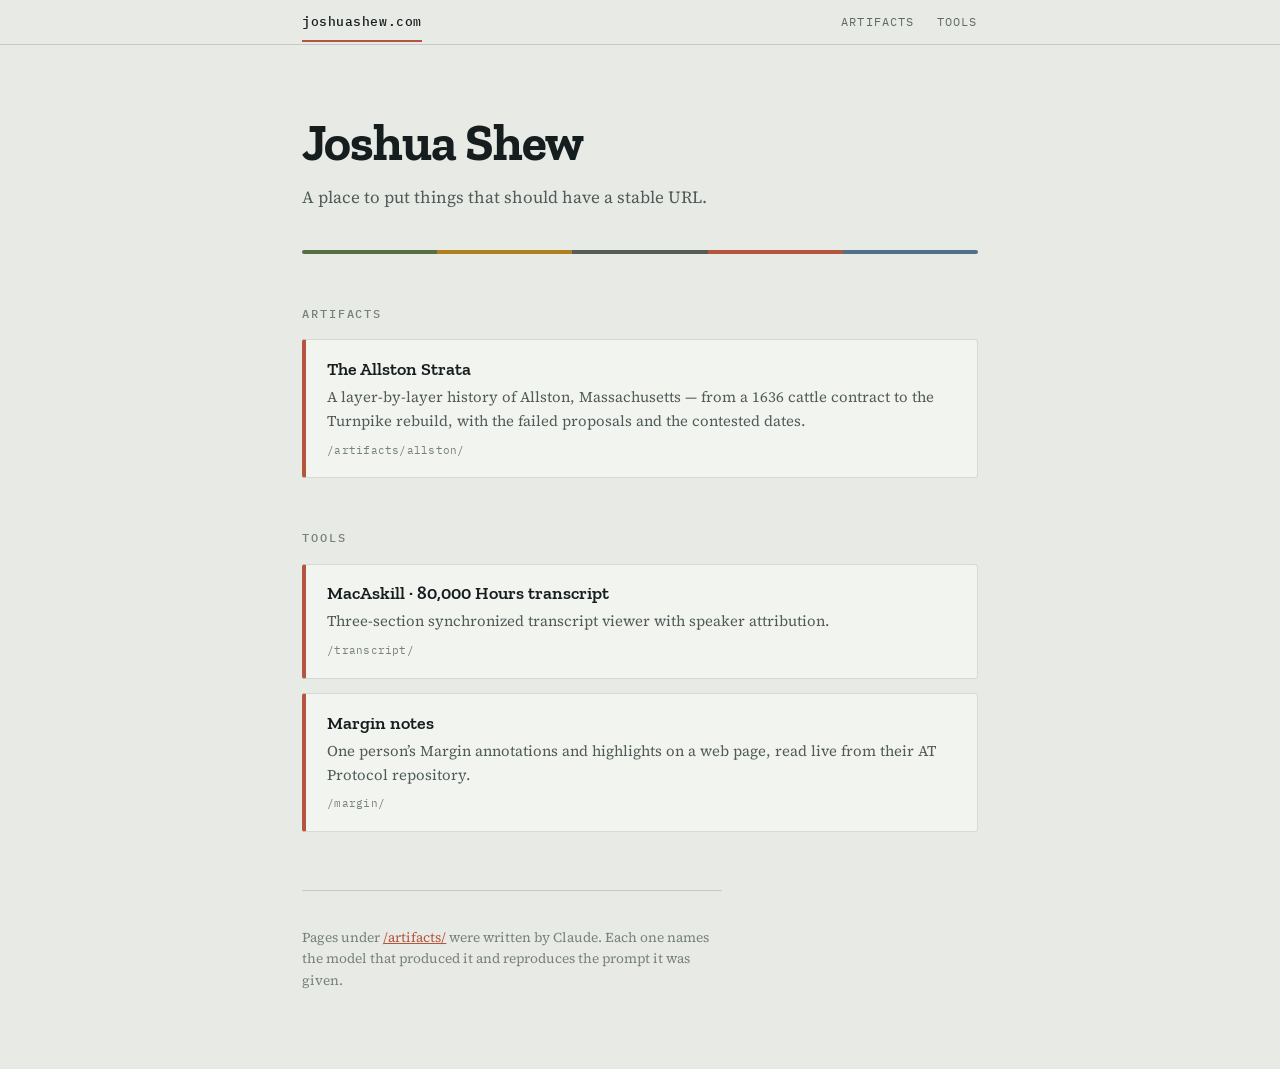
==== index.html @ 4121de23 "Add a site bar and a Tools index so every public page links to the rest Every public page now opens " ====
<!DOCTYPE html>
<html lang="en">
<head>
<meta charset="UTF-8">
<meta name="viewport" content="width=device-width, initial-scale=1.0">
<title>Joshua Shew</title>
<meta name="description" content="Pages and tools published at joshuashew.com.">
<link rel="canonical" href="https://joshuashew.com/">
<link rel="icon" type="image/svg+xml" href="data:image/svg+xml,%3Csvg%20viewBox%3D%220%200%2032%2032%22%20xmlns%3D%22http%3A//www.w3.org/2000/svg%22%3E%3Crect%20width%3D%2232%22%20height%3D%2232%22%20rx%3D%225%22%20fill%3D%22%23E7EAE5%22/%3E%3Crect%20x%3D%225%22%20y%3D%225%22%20width%3D%2222%22%20height%3D%224%22%20fill%3D%22%23557044%22/%3E%3Crect%20x%3D%225%22%20y%3D%229%22%20width%3D%2222%22%20height%3D%223%22%20fill%3D%22%23B0801F%22/%3E%3Crect%20x%3D%225%22%20y%3D%2212%22%20width%3D%2222%22%20height%3D%224%22%20fill%3D%22%23565C59%22/%3E%3Crect%20x%3D%225%22%20y%3D%2216%22%20width%3D%2222%22%20height%3D%226%22%20fill%3D%22%23B4553E%22/%3E%3Crect%20x%3D%225%22%20y%3D%2222%22%20width%3D%2222%22%20height%3D%225%22%20fill%3D%22%234F7189%22/%3E%3C/svg%3E">
<link rel="apple-touch-icon" href="/apple-touch-icon.png">
<meta property="og:type" content="website">
<meta property="og:url" content="https://joshuashew.com/">
<meta property="og:title" content="Joshua Shew">
<meta property="og:description" content="Pages and tools published at joshuashew.com.">
<meta property="og:image" content="https://joshuashew.com/social-card-home.png">
<meta property="og:image:width" content="1200">
<meta property="og:image:height" content="630">
<meta property="og:image:alt" content="Joshua Shew — a place to put things that should have a stable URL.">
<meta name="twitter:card" content="summary_large_image">
<meta name="twitter:title" content="Joshua Shew">
<meta name="twitter:description" content="Pages and tools published at joshuashew.com.">
<meta name="twitter:image" content="https://joshuashew.com/social-card-home.png">
<link rel="preconnect" href="https://fonts.googleapis.com">
<link rel="preconnect" href="https://fonts.gstatic.com" crossorigin>
<link rel="stylesheet" href="https://fonts.googleapis.com/css2?family=Zilla+Slab:wght@400;600;700&family=Source+Serif+4:opsz,wght@8..60,400;8..60,600&family=IBM+Plex+Mono:wght@400;500&display=swap">
<link rel="stylesheet" href="/site-bar.css">
<style>
:root{
  --paper:#E7EAE5; --surface:#F2F4F0; --ink:#161D1F; --ink-2:#4F5B58; --ink-3:#77827E;
  --rule:#C4CCC2; --rule-soft:#D5DBD2; --brick:#B4553E; --stone:#4F7189; --marsh:#557044;
}
@media (prefers-color-scheme: dark){
  :root:not([data-theme="light"]){
    --paper:#12171A; --surface:#1A2024; --ink:#E2E7E3; --ink-2:#A3AFAB; --ink-3:#7C8783;
    --rule:#333C40; --rule-soft:#283034; --brick:#DB7A61; --stone:#7FA6C0; --marsh:#84A870;
  }
}
:root[data-theme="dark"]{
  --paper:#12171A; --surface:#1A2024; --ink:#E2E7E3; --ink-2:#A3AFAB; --ink-3:#7C8783;
  --rule:#333C40; --rule-soft:#283034; --brick:#DB7A61; --stone:#7FA6C0; --marsh:#84A870;
}
*{box-sizing:border-box}
html{-webkit-text-size-adjust:100%}
body{
  margin:0;background:var(--paper);color:var(--ink);
  font-family:"Source Serif 4",Georgia,serif;font-size:17px;line-height:1.6;
  -webkit-font-smoothing:antialiased;
}
.wrap{max-width:720px;margin:0 auto;padding:clamp(2.4rem,7vw,4.5rem) 1.4rem 4rem}
h1{
  font-family:"Zilla Slab",Rockwell,Georgia,serif;font-weight:700;
  font-size:clamp(2.2rem,7vw,3.2rem);line-height:1;letter-spacing:-.02em;margin:0;
}
.tag{color:var(--ink-2);margin:1rem 0 0;max-width:48ch}
.rule{height:4px;display:flex;margin:2.4rem 0 0;border-radius:2px;overflow:hidden}
.rule i{flex:1}
h2{
  font-family:"IBM Plex Mono",ui-monospace,monospace;font-size:.72rem;
  letter-spacing:.16em;text-transform:uppercase;color:var(--ink-3);
  font-weight:500;margin:3.2rem 0 1rem;
}
h2 a{color:inherit;text-decoration:none}
h2 a:hover,h2 a:focus-visible{color:var(--brick)}
ul{list-style:none;margin:0;padding:0;display:flex;flex-direction:column;gap:.9rem}
li a{
  display:block;background:var(--surface);border:1px solid var(--rule-soft);
  border-left:4px solid var(--brick);border-radius:3px;
  padding:1.1rem 1.3rem;text-decoration:none;color:inherit;
}
li a:hover,li a:focus-visible{border-left-color:var(--stone);outline:none}
li a:focus-visible{box-shadow:0 0 0 2px var(--stone)}
li .t{font-family:"Zilla Slab",Georgia,serif;font-weight:600;font-size:1.12rem;display:block;line-height:1.3}
li .d{color:var(--ink-2);font-size:.93rem;display:block;margin-top:.3rem}
li .u{
  font-family:"IBM Plex Mono",ui-monospace,monospace;font-size:.7rem;
  color:var(--ink-3);display:block;margin-top:.5rem;letter-spacing:.02em;word-break:break-all;
}
footer{
  margin-top:3.6rem;padding-top:1.4rem;border-top:1px solid var(--rule);
  color:var(--ink-3);font-size:.85rem;max-width:60ch;
}
footer a{color:var(--brick)}
</style>
</head>
<body>
<header class="site-bar" style="--sb-max:720px;--sb-pad:1.4rem"><nav aria-label="Site"><a class="sb-home" href="/" aria-current="page">joshuashew.com</a><a href="/artifacts/">Artifacts</a><a href="/tools/">Tools</a></nav></header>
<div class="wrap">
  <h1>Joshua Shew</h1>
  <p class="tag">A place to put things that should have a stable URL.</p>
  <div class="rule">
    <i style="background:var(--marsh)"></i><i style="background:#B0801F"></i><i style="background:#565C59"></i><i style="background:var(--brick)"></i><i style="background:var(--stone)"></i>
  </div>

  <h2><a href="/artifacts/">Artifacts</a></h2>
  <ul>
    <li><a href="/artifacts/allston/">
      <span class="t">The Allston Strata</span>
      <span class="d">A layer-by-layer history of Allston, Massachusetts — from a 1636 cattle contract to the Turnpike rebuild, with the failed proposals and the contested dates.</span>
      <span class="u">/artifacts/allston/</span>
    </a></li>
  </ul>

  <h2><a href="/tools/">Tools</a></h2>
  <ul>
    <li><a href="/transcript/">
      <span class="t">MacAskill · 80,000 Hours transcript</span>
      <span class="d">Three-section synchronized transcript viewer with speaker attribution.</span>
      <span class="u">/transcript/</span>
    </a></li>
    <li><a href="/margin/">
      <span class="t">Margin notes</span>
      <span class="d">One person&rsquo;s Margin annotations and highlights on a web page, read live from their AT Protocol repository.</span>
      <span class="u">/margin/</span>
    </a></li>
  </ul>

  <footer>
    <p>Pages under <a href="/artifacts/">/artifacts/</a> were written by Claude. Each one names the model that produced it and reproduces the prompt it was given.</p>
  </footer>
</div>
</body>
</html>
---- site-bar.css ----
/* Site bar: the one navigation row every public page carries.
   Self-contained so it reads the same on pages with their own palettes and fonts.
   Each page sets --sb-max and --sb-pad on the <header> to line the bar up with its own column.
   A page that is always dark (the transcript) adds data-sb-theme="dark". */
.site-bar{
  --sb-paper:#E7EAE5; --sb-ink:#161D1F; --sb-ink-3:#5F6A66; --sb-rule:#C4CCC2;
  --sb-brick:#B4553E; --sb-stone:#4F7189;
  background:var(--sb-paper);border-bottom:1px solid var(--sb-rule);
  font-family:"IBM Plex Mono",ui-monospace,SFMono-Regular,Menlo,monospace;
  font-size:.72rem;line-height:1;letter-spacing:.1em;text-transform:uppercase;
}
@media (prefers-color-scheme: dark){
  :root:not([data-theme="light"]) .site-bar{
    --sb-paper:#12171A; --sb-ink:#E2E7E3; --sb-ink-3:#97A29E; --sb-rule:#333C40;
    --sb-brick:#DB7A61; --sb-stone:#7FA6C0;
  }
}
:root[data-theme="dark"] .site-bar,
.site-bar[data-sb-theme="dark"]{
  --sb-paper:#12171A; --sb-ink:#E2E7E3; --sb-ink-3:#97A29E; --sb-rule:#333C40;
  --sb-brick:#DB7A61; --sb-stone:#7FA6C0;
}
.site-bar nav{
  max-width:var(--sb-max,720px);margin:0 auto;padding:0 var(--sb-pad,1.4rem);
  display:flex;align-items:center;gap:1.4rem;min-height:2.75rem;flex-wrap:wrap;
}
.site-bar a{
  color:var(--sb-ink-3);text-decoration:none;
  padding:.85rem 0 calc(.85rem - 2px);border-bottom:2px solid transparent;
}
.site-bar a:hover{color:var(--sb-ink)}
.site-bar a:focus-visible{outline:2px solid var(--sb-stone);outline-offset:2px;border-radius:2px}
.site-bar a[aria-current]{color:var(--sb-ink);border-bottom-color:var(--sb-brick)}
.site-bar .sb-home{color:var(--sb-ink);font-weight:500;margin-right:auto;letter-spacing:.04em;text-transform:none;font-size:.8rem}
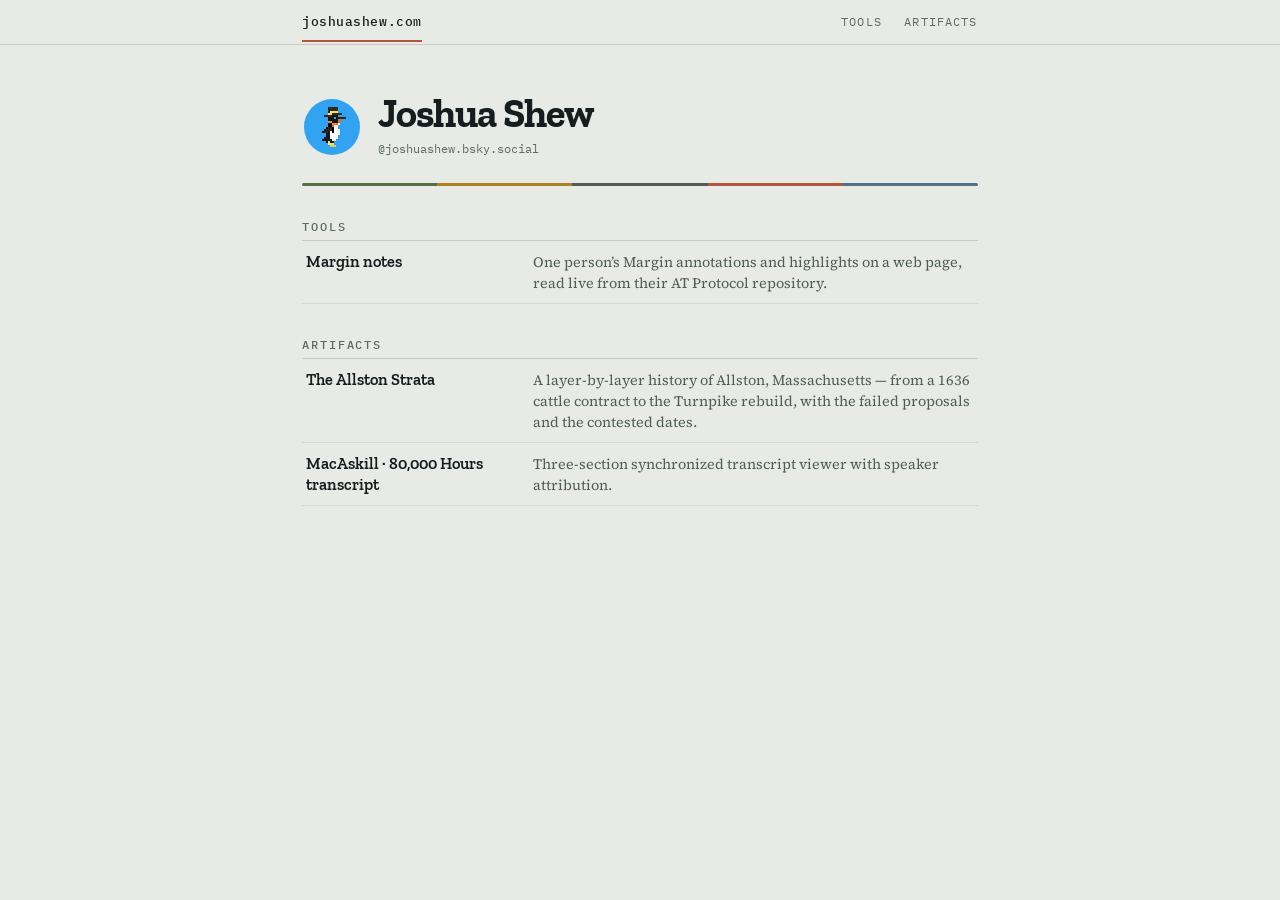
==== commit 8f034d79: "Compact home page with avatar and Bluesky link; move the transcript to Artifacts - Home: name, Blues" ====
--- a/index.html
+++ b/index.html
@@ -15,7 +15,7 @@
 <meta property="og:image" content="https://joshuashew.com/social-card-home.png">
 <meta property="og:image:width" content="1200">
 <meta property="og:image:height" content="630">
-<meta property="og:image:alt" content="Joshua Shew — a place to put things that should have a stable URL.">
+<meta property="og:image:alt" content="Joshua Shew — joshuashew.com">
 <meta name="twitter:card" content="summary_large_image">
 <meta name="twitter:title" content="Joshua Shew">
 <meta name="twitter:description" content="Pages and tools published at joshuashew.com.">
@@ -26,97 +26,99 @@
 <link rel="stylesheet" href="/site-bar.css">
 <style>
 :root{
-  --paper:#E7EAE5; --surface:#F2F4F0; --ink:#161D1F; --ink-2:#4F5B58; --ink-3:#77827E;
+  --paper:#E7EAE5; --surface:#F2F4F0; --ink:#161D1F; --ink-2:#4F5B58; --ink-3:#5F6A66;
   --rule:#C4CCC2; --rule-soft:#D5DBD2; --brick:#B4553E; --stone:#4F7189; --marsh:#557044;
 }
 @media (prefers-color-scheme: dark){
   :root:not([data-theme="light"]){
-    --paper:#12171A; --surface:#1A2024; --ink:#E2E7E3; --ink-2:#A3AFAB; --ink-3:#7C8783;
+    --paper:#12171A; --surface:#1A2024; --ink:#E2E7E3; --ink-2:#A3AFAB; --ink-3:#97A29E;
     --rule:#333C40; --rule-soft:#283034; --brick:#DB7A61; --stone:#7FA6C0; --marsh:#84A870;
   }
 }
 :root[data-theme="dark"]{
-  --paper:#12171A; --surface:#1A2024; --ink:#E2E7E3; --ink-2:#A3AFAB; --ink-3:#7C8783;
+  --paper:#12171A; --surface:#1A2024; --ink:#E2E7E3; --ink-2:#A3AFAB; --ink-3:#97A29E;
   --rule:#333C40; --rule-soft:#283034; --brick:#DB7A61; --stone:#7FA6C0; --marsh:#84A870;
 }
 *{box-sizing:border-box}
 html{-webkit-text-size-adjust:100%}
 body{
   margin:0;background:var(--paper);color:var(--ink);
-  font-family:"Source Serif 4",Georgia,serif;font-size:17px;line-height:1.6;
+  font-family:"Source Serif 4",Georgia,serif;font-size:17px;line-height:1.5;
   -webkit-font-smoothing:antialiased;
 }
-.wrap{max-width:720px;margin:0 auto;padding:clamp(2.4rem,7vw,4.5rem) 1.4rem 4rem}
+.wrap{max-width:720px;margin:0 auto;padding:clamp(1.8rem,5vw,3rem) 1.4rem 3rem}
+.me{display:flex;align-items:center;gap:1rem}
+.pics{display:flex;flex:none}
+.pics img{width:60px;height:60px;border-radius:50%;display:block;border:2px solid var(--paper);background:var(--surface)}
+.pics img+img{margin-left:-14px}
+.pics .peng{image-rendering:pixelated}
 h1{
   font-family:"Zilla Slab",Rockwell,Georgia,serif;font-weight:700;
-  font-size:clamp(2.2rem,7vw,3.2rem);line-height:1;letter-spacing:-.02em;margin:0;
+  font-size:clamp(1.9rem,6vw,2.5rem);line-height:1;letter-spacing:-.02em;margin:0;
 }
-.tag{color:var(--ink-2);margin:1rem 0 0;max-width:48ch}
-.rule{height:4px;display:flex;margin:2.4rem 0 0;border-radius:2px;overflow:hidden}
+.handle{
+  font-family:"IBM Plex Mono",ui-monospace,monospace;font-size:.78rem;
+  color:var(--ink-3);text-decoration:none;display:inline-block;margin-top:.4rem;
+}
+.handle:hover,.handle:focus-visible{color:var(--brick)}
+.rule{height:3px;display:flex;margin:1.4rem 0 0;border-radius:2px;overflow:hidden}
 .rule i{flex:1}
 h2{
   font-family:"IBM Plex Mono",ui-monospace,monospace;font-size:.72rem;
   letter-spacing:.16em;text-transform:uppercase;color:var(--ink-3);
-  font-weight:500;margin:3.2rem 0 1rem;
+  font-weight:500;margin:2rem 0 .3rem;
 }
 h2 a{color:inherit;text-decoration:none}
 h2 a:hover,h2 a:focus-visible{color:var(--brick)}
-ul{list-style:none;margin:0;padding:0;display:flex;flex-direction:column;gap:.9rem}
-li a{
-  display:block;background:var(--surface);border:1px solid var(--rule-soft);
-  border-left:4px solid var(--brick);border-radius:3px;
-  padding:1.1rem 1.3rem;text-decoration:none;color:inherit;
+.rows{list-style:none;margin:0;padding:0;border-top:1px solid var(--rule)}
+.rows li{border-bottom:1px solid var(--rule-soft)}
+.rows a{
+  display:grid;grid-template-columns:minmax(0,13rem) minmax(0,1fr);gap:.2rem 1.2rem;
+  padding:.6rem .2rem;text-decoration:none;color:inherit;align-items:baseline;
 }
-li a:hover,li a:focus-visible{border-left-color:var(--stone);outline:none}
-li a:focus-visible{box-shadow:0 0 0 2px var(--stone)}
-li .t{font-family:"Zilla Slab",Georgia,serif;font-weight:600;font-size:1.12rem;display:block;line-height:1.3}
-li .d{color:var(--ink-2);font-size:.93rem;display:block;margin-top:.3rem}
-li .u{
-  font-family:"IBM Plex Mono",ui-monospace,monospace;font-size:.7rem;
-  color:var(--ink-3);display:block;margin-top:.5rem;letter-spacing:.02em;word-break:break-all;
-}
-footer{
-  margin-top:3.6rem;padding-top:1.4rem;border-top:1px solid var(--rule);
-  color:var(--ink-3);font-size:.85rem;max-width:60ch;
-}
-footer a{color:var(--brick)}
+.rows .t{font-family:"Zilla Slab",Georgia,serif;font-weight:600;font-size:1.02rem;line-height:1.3}
+.rows .d{color:var(--ink-2);font-size:.9rem;line-height:1.45}
+.rows a:hover .t,.rows a:focus-visible .t{color:var(--brick)}
+.rows a:focus-visible{outline:2px solid var(--stone);outline-offset:-2px;border-radius:2px}
+@media (max-width:560px){.rows a{grid-template-columns:minmax(0,1fr)}}
 </style>
 </head>
 <body>
-<header class="site-bar" style="--sb-max:720px;--sb-pad:1.4rem"><nav aria-label="Site"><a class="sb-home" href="/" aria-current="page">joshuashew.com</a><a href="/artifacts/">Artifacts</a><a href="/tools/">Tools</a></nav></header>
+<header class="site-bar" style="--sb-max:720px;--sb-pad:1.4rem"><nav aria-label="Site"><a class="sb-home" href="/" aria-current="page">joshuashew.com</a><a href="/tools/">Tools</a><a href="/artifacts/">Artifacts</a></nav></header>
 <div class="wrap">
-  <h1>Joshua Shew</h1>
-  <p class="tag">A place to put things that should have a stable URL.</p>
+  <div class="me">
+    <div class="pics" aria-hidden="true">
+      <!--PHOTO-->
+      <img class="peng" src="/avatar-penguin.jpg" alt="" width="60" height="60">
+    </div>
+    <div>
+      <h1>Joshua Shew</h1>
+      <a class="handle" href="https://bsky.app/profile/joshuashew.bsky.social">@joshuashew.bsky.social</a>
+    </div>
+  </div>
   <div class="rule">
     <i style="background:var(--marsh)"></i><i style="background:#B0801F"></i><i style="background:#565C59"></i><i style="background:var(--brick)"></i><i style="background:var(--stone)"></i>
   </div>
 
+  <h2><a href="/tools/">Tools</a></h2>
+  <ul class="rows">
+    <li><a href="/margin/">
+      <span class="t">Margin notes</span>
+      <span class="d">One person&rsquo;s Margin annotations and highlights on a web page, read live from their AT Protocol repository.</span>
+    </a></li>
+  </ul>
+
   <h2><a href="/artifacts/">Artifacts</a></h2>
-  <ul>
+  <ul class="rows">
     <li><a href="/artifacts/allston/">
       <span class="t">The Allston Strata</span>
       <span class="d">A layer-by-layer history of Allston, Massachusetts — from a 1636 cattle contract to the Turnpike rebuild, with the failed proposals and the contested dates.</span>
-      <span class="u">/artifacts/allston/</span>
+    </a></li>
+    <li><a href="/artifacts/transcript/">
+      <span class="t">MacAskill · 80,000 Hours transcript</span>
+      <span class="d">Three-section synchronized transcript viewer with speaker attribution.</span>
     </a></li>
   </ul>
-
-  <h2><a href="/tools/">Tools</a></h2>
-  <ul>
-    <li><a href="/transcript/">
-      <span class="t">MacAskill · 80,000 Hours transcript</span>
-      <span class="d">Three-section synchronized transcript viewer with speaker attribution.</span>
-      <span class="u">/transcript/</span>
-    </a></li>
-    <li><a href="/margin/">
-      <span class="t">Margin notes</span>
-      <span class="d">One person&rsquo;s Margin annotations and highlights on a web page, read live from their AT Protocol repository.</span>
-      <span class="u">/margin/</span>
-    </a></li>
-  </ul>
-
-  <footer>
-    <p>Pages under <a href="/artifacts/">/artifacts/</a> were written by Claude. Each one names the model that produced it and reproduces the prompt it was given.</p>
-  </footer>
 </div>
 </body>
 </html>
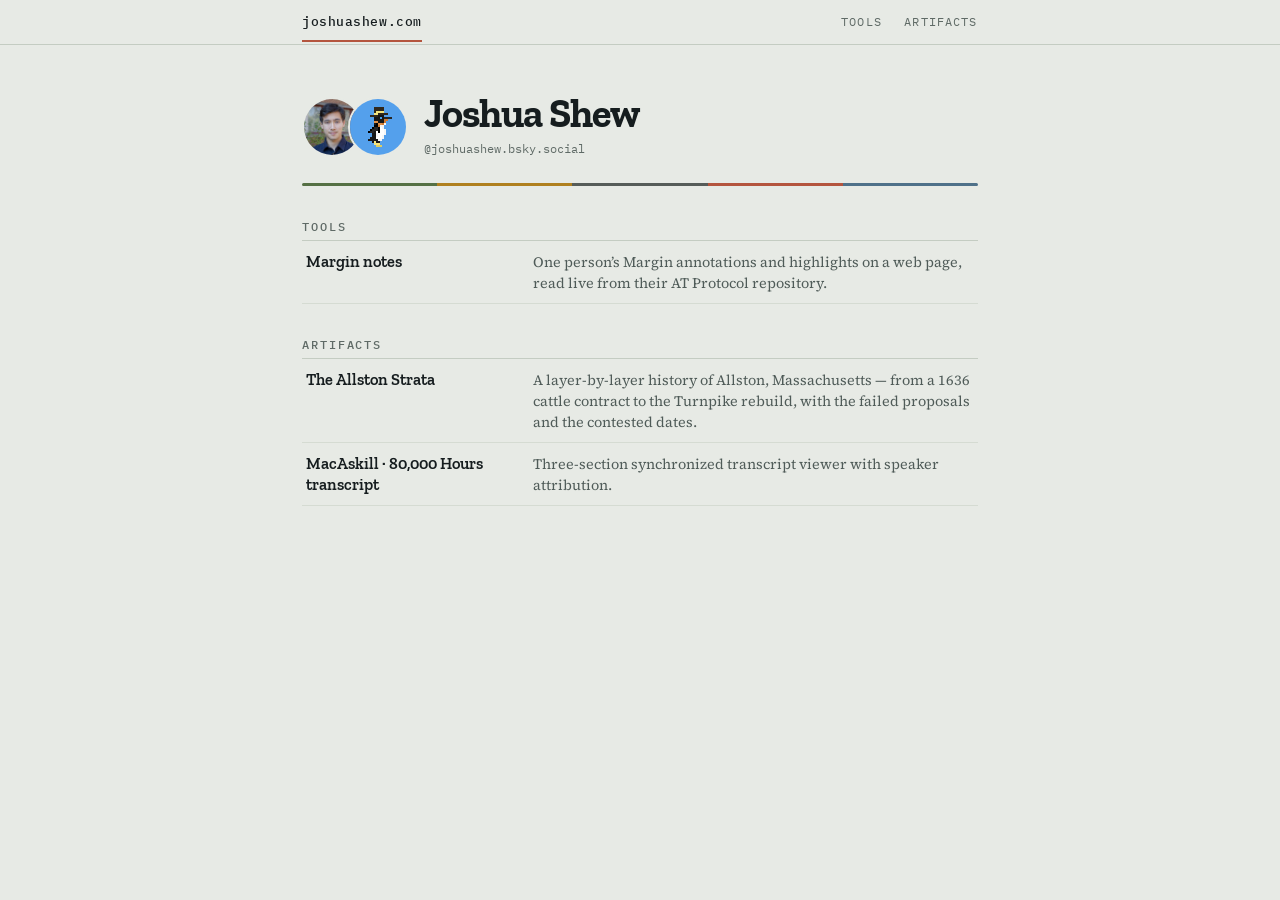
==== commit 7b586b01: "Add the headshot beside the penguin on the home page and its preview card Uses the full-resolution p" ====
--- a/index.html
+++ b/index.html
@@ -88,8 +88,8 @@
 <div class="wrap">
   <div class="me">
     <div class="pics" aria-hidden="true">
-      <!--PHOTO-->
-      <img class="peng" src="/avatar-penguin.jpg" alt="" width="60" height="60">
+      <img src="/avatar-photo.jpg" alt="" width="60" height="60">
+      <img class="peng" src="/avatar-penguin.png" alt="" width="60" height="60">
     </div>
     <div>
       <h1>Joshua Shew</h1>
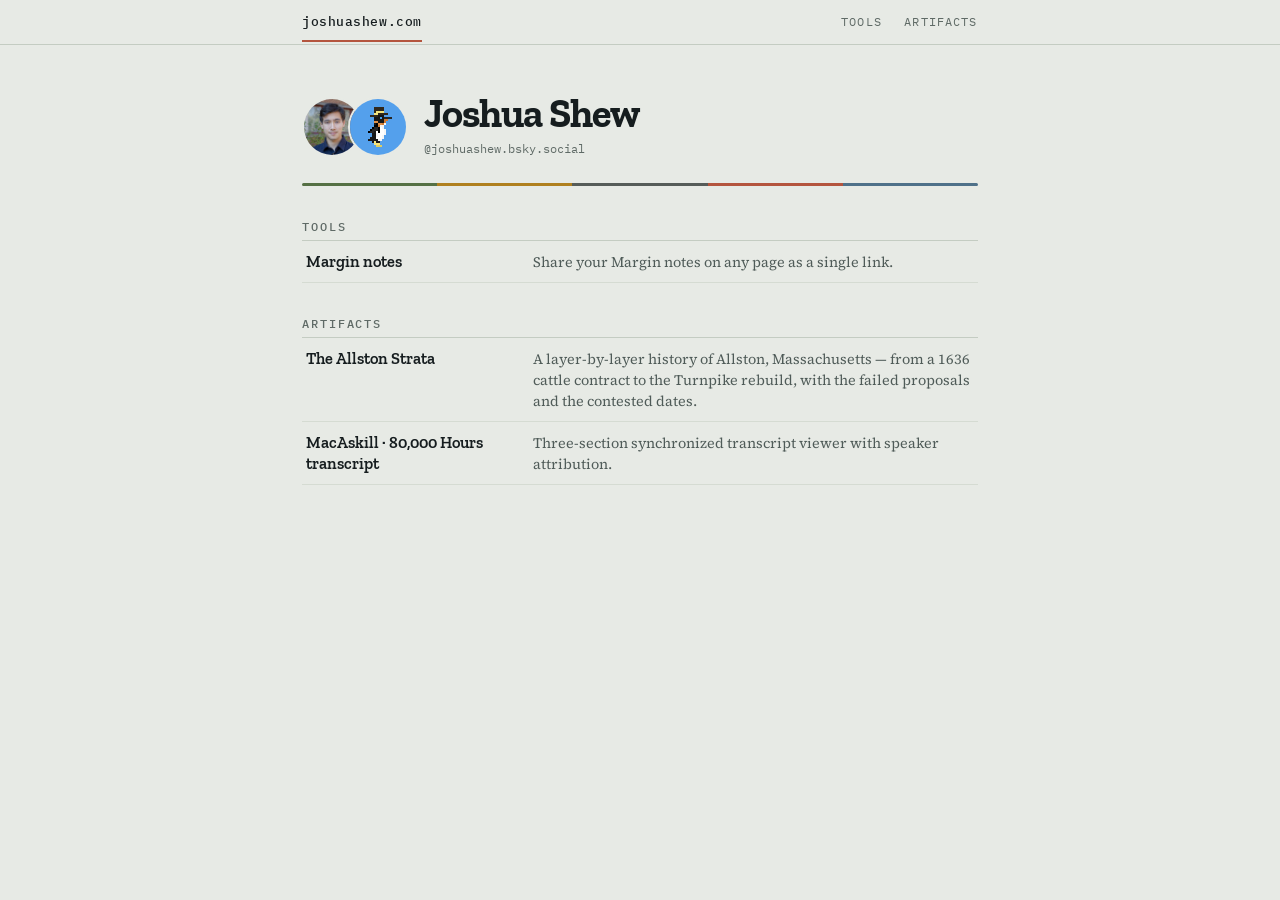
==== commit be84515e: "Margin notes card: use the chosen subtitle Co-Authored-By: Claude Opus 5.5 <noreply@anthropic.com> C" ====
--- a/index.html
+++ b/index.html
@@ -104,7 +104,7 @@
   <ul class="rows">
     <li><a href="/margin/">
       <span class="t">Margin notes</span>
-      <span class="d">One person&rsquo;s Margin annotations and highlights on a web page, read live from their AT Protocol repository.</span>
+      <span class="d">Share your Margin notes on any page as a single link.</span>
     </a></li>
   </ul>
 
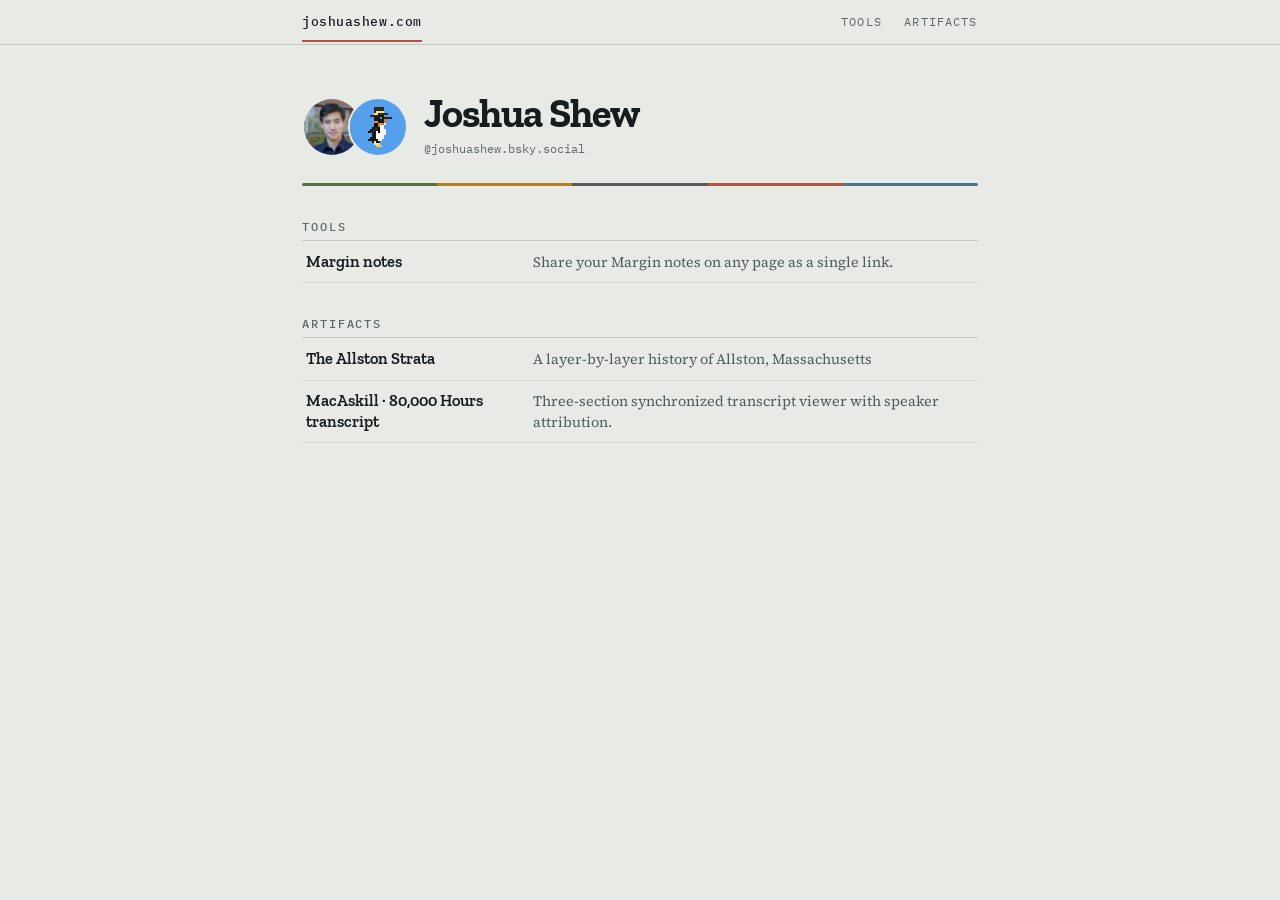
==== commit fbba5efd: "Allston card: shorten subtitle to the chosen wording Co-Authored-By: Claude Opus 5.5 <noreply@anthro" ====
--- a/index.html
+++ b/index.html
@@ -112,7 +112,7 @@
   <ul class="rows">
     <li><a href="/artifacts/allston/">
       <span class="t">The Allston Strata</span>
-      <span class="d">A layer-by-layer history of Allston, Massachusetts — from a 1636 cattle contract to the Turnpike rebuild, with the failed proposals and the contested dates.</span>
+      <span class="d">A layer-by-layer history of Allston, Massachusetts</span>
     </a></li>
     <li><a href="/artifacts/transcript/">
       <span class="t">MacAskill · 80,000 Hours transcript</span>
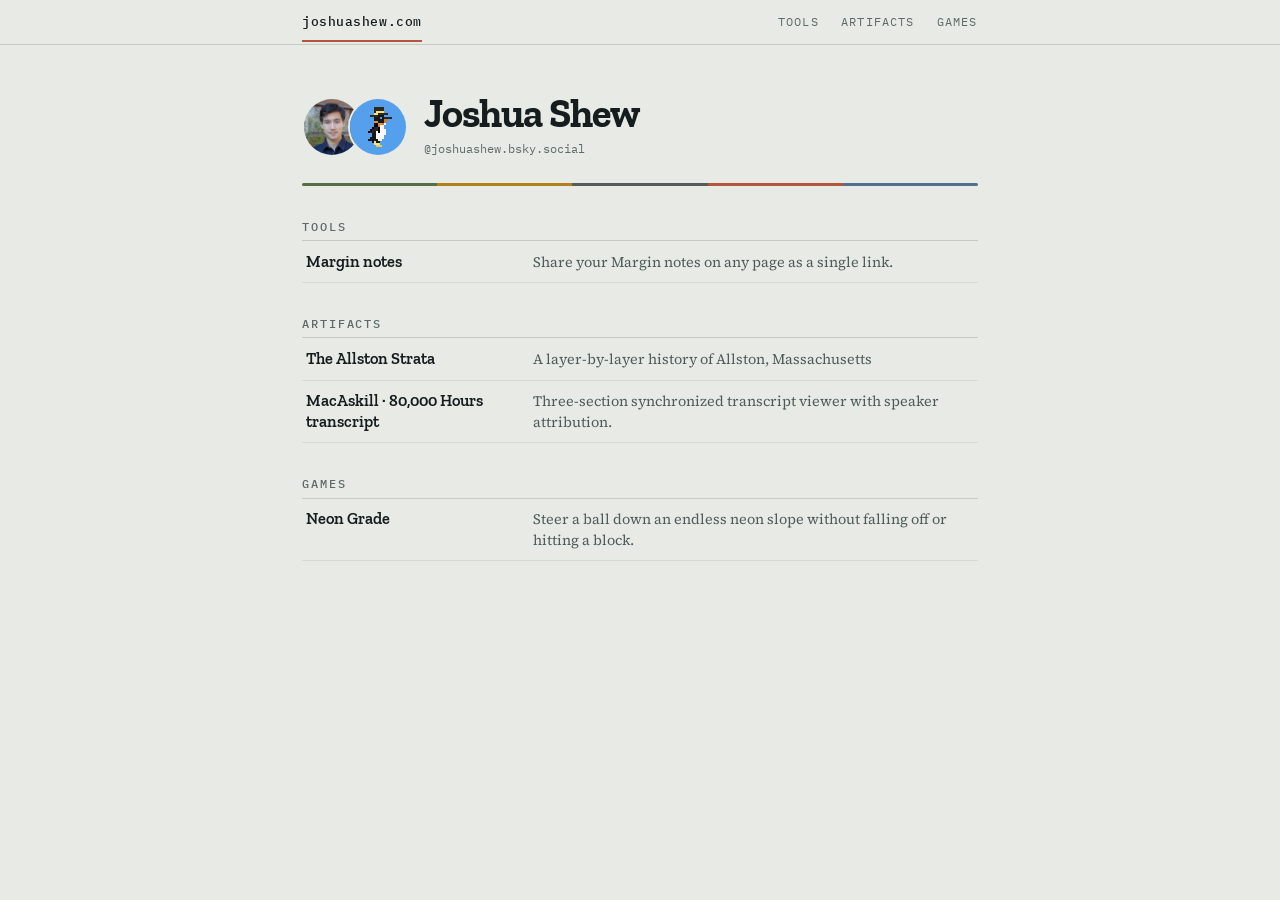
==== commit 50634ec3: "Add Games section with Neon Grade, a Slope-style downhill game New /games/ index, a Games link in th" ====
--- a/index.html
+++ b/index.html
@@ -84,7 +84,7 @@
 </style>
 </head>
 <body>
-<header class="site-bar" style="--sb-max:720px;--sb-pad:1.4rem"><nav aria-label="Site"><a class="sb-home" href="/" aria-current="page">joshuashew.com</a><a href="/tools/">Tools</a><a href="/artifacts/">Artifacts</a></nav></header>
+<header class="site-bar" style="--sb-max:720px;--sb-pad:1.4rem"><nav aria-label="Site"><a class="sb-home" href="/" aria-current="page">joshuashew.com</a><a href="/tools/">Tools</a><a href="/artifacts/">Artifacts</a><a href="/games/">Games</a></nav></header>
 <div class="wrap">
   <div class="me">
     <div class="pics" aria-hidden="true">
@@ -119,6 +119,14 @@
       <span class="d">Three-section synchronized transcript viewer with speaker attribution.</span>
     </a></li>
   </ul>
+
+  <h2><a href="/games/">Games</a></h2>
+  <ul class="rows">
+    <li><a href="/games/neon-grade/">
+      <span class="t">Neon Grade</span>
+      <span class="d">Steer a ball down an endless neon slope without falling off or hitting a block.</span>
+    </a></li>
+  </ul>
 </div>
 </body>
 </html>
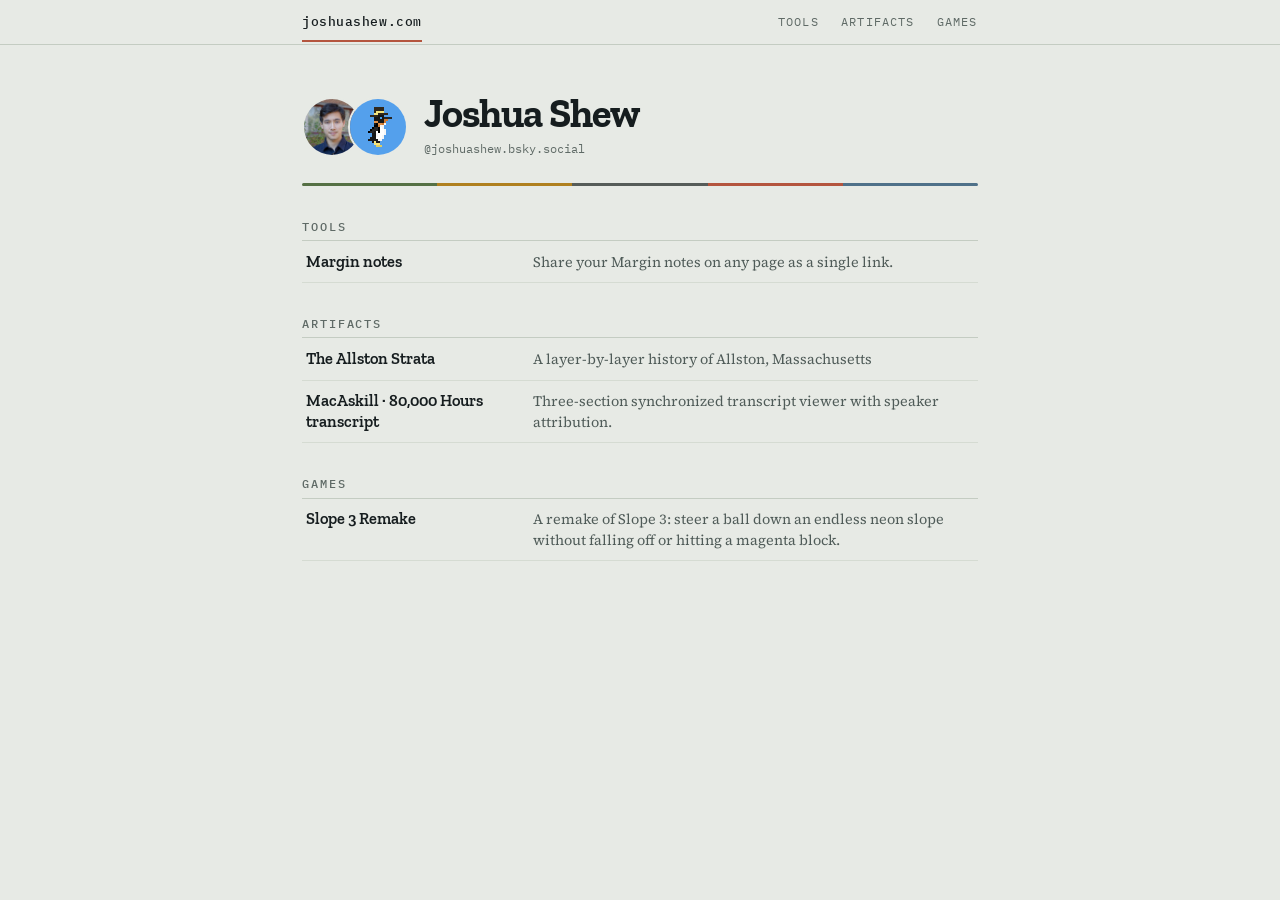
==== commit fd7b0ca0: "Games: replace Neon Grade with Slope 3 Remake Rebuilt from the original's measured block shapes, spa" ====
--- a/index.html
+++ b/index.html
@@ -122,9 +122,9 @@
 
   <h2><a href="/games/">Games</a></h2>
   <ul class="rows">
-    <li><a href="/games/neon-grade/">
-      <span class="t">Neon Grade</span>
-      <span class="d">Steer a ball down an endless neon slope without falling off or hitting a block.</span>
+    <li><a href="/games/slope-3-remake/">
+      <span class="t">Slope 3 Remake</span>
+      <span class="d">A remake of Slope 3: steer a ball down an endless neon slope without falling off or hitting a magenta block.</span>
     </a></li>
   </ul>
 </div>
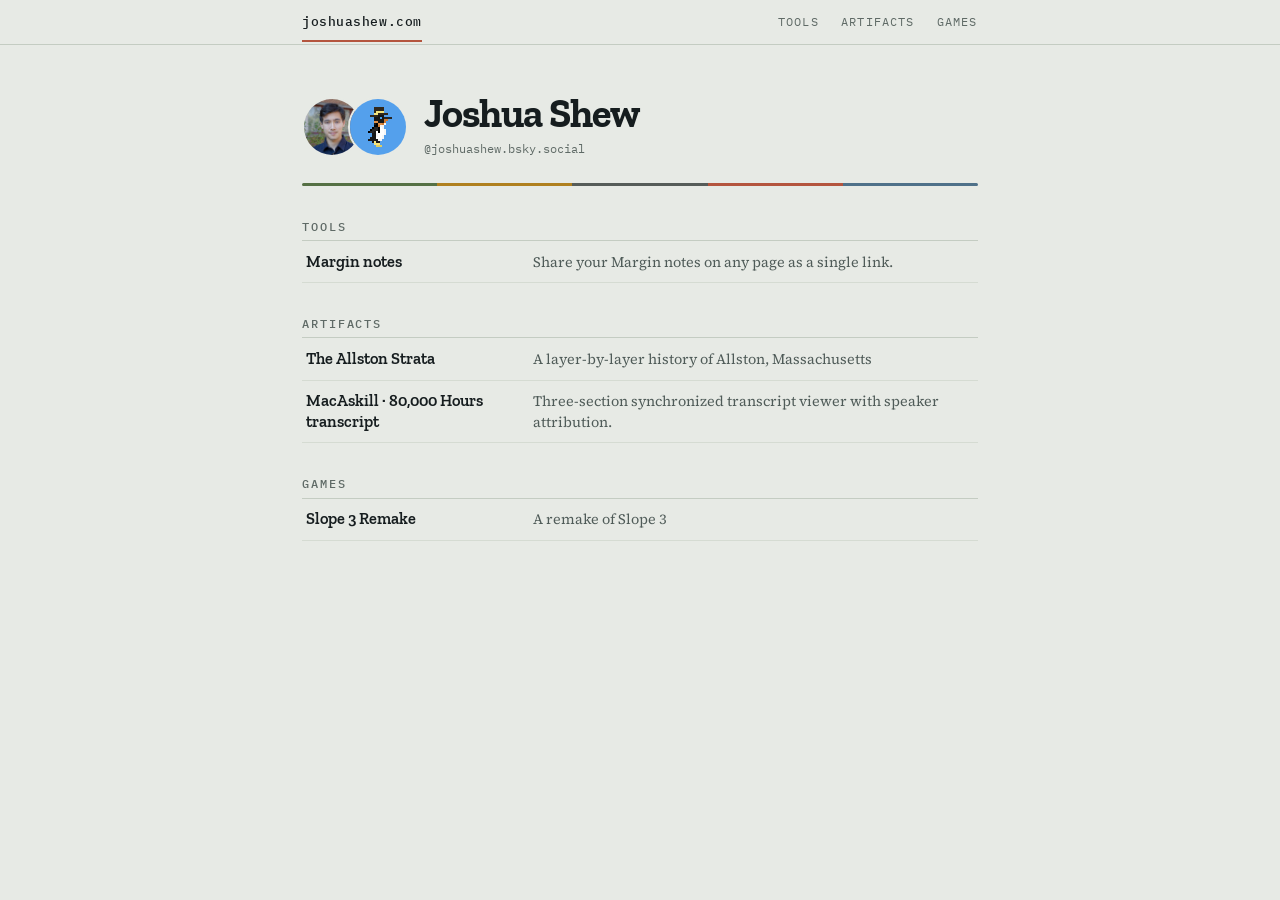
==== commit 8c2f6fbd: "Slope 3 Remake: original grid, measured deck friction, full screen, approved text - Textures use the" ====
--- a/index.html
+++ b/index.html
@@ -124,7 +124,7 @@
   <ul class="rows">
     <li><a href="/games/slope-3-remake/">
       <span class="t">Slope 3 Remake</span>
-      <span class="d">A remake of Slope 3: steer a ball down an endless neon slope without falling off or hitting a magenta block.</span>
+      <span class="d">A remake of Slope 3</span>
     </a></li>
   </ul>
 </div>
